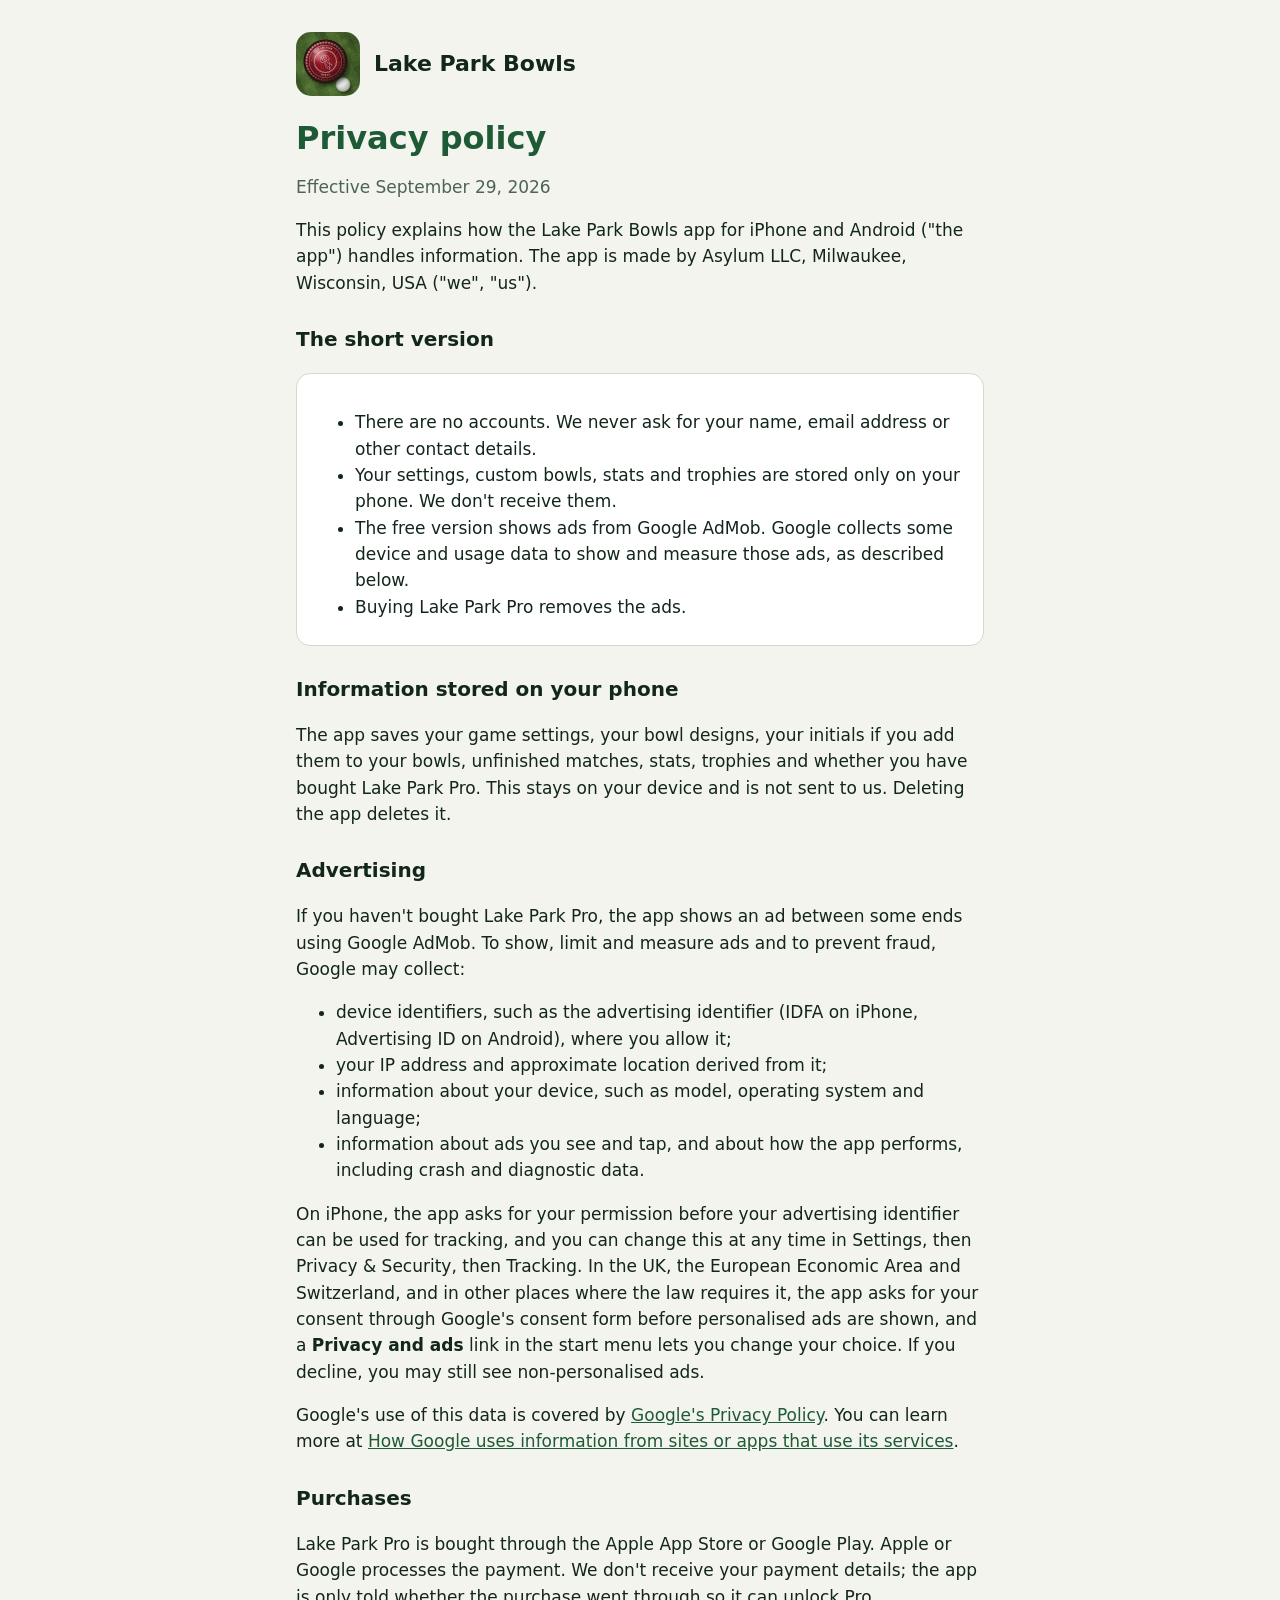
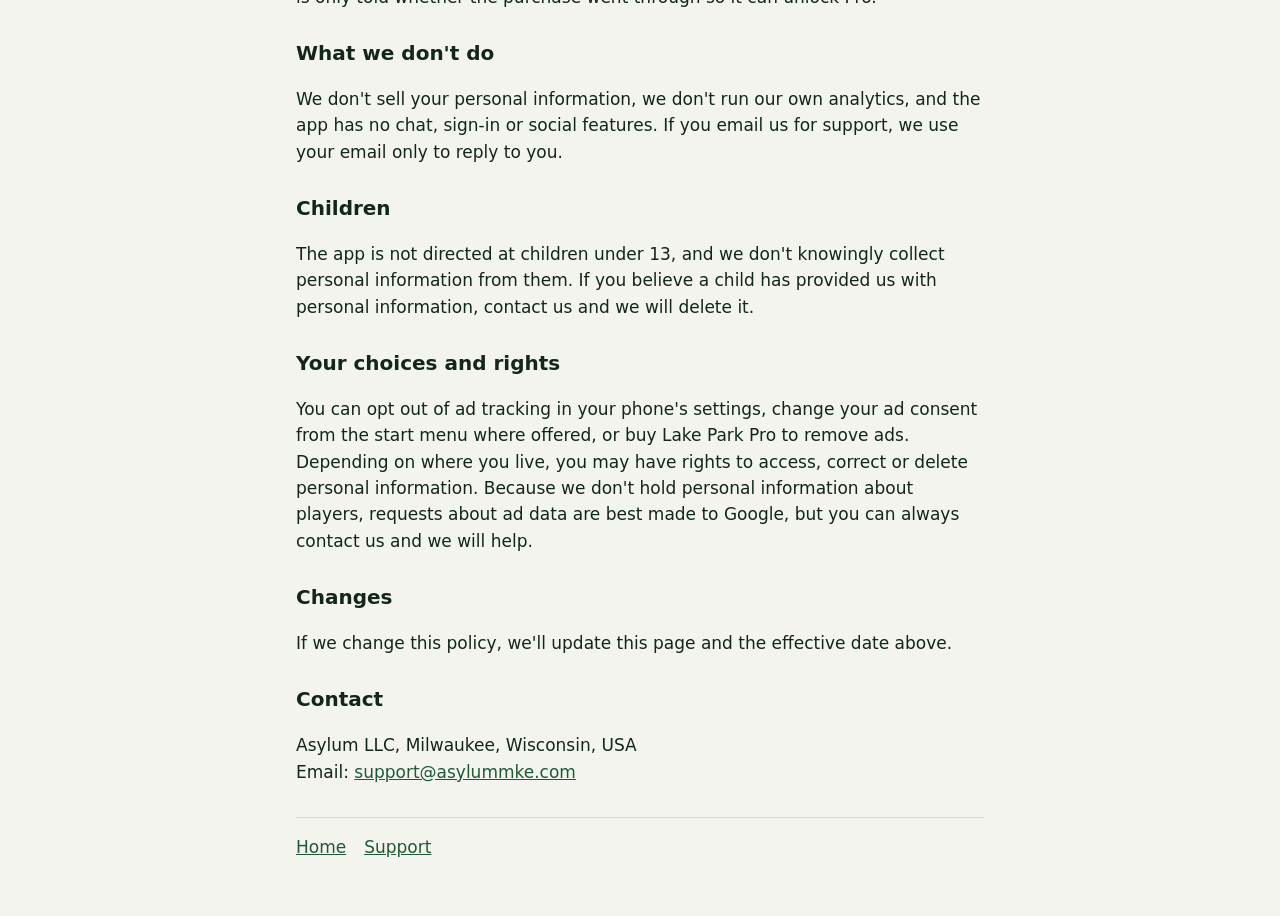
==== privacy/index.html @ 65890afd "Add home, support and privacy pages for Lake Park Bowls Co-Authored-By: Claude Opus 5.5 (1M context)" ====
<!doctype html>
<html lang="en"><head><meta charset="utf-8"><meta name="viewport" content="width=device-width,initial-scale=1">
<title>Privacy Policy · Lake Park Bowls</title><link rel="icon" href="../icon.png"><link rel="stylesheet" href="../style.css"></head>
<body><main>
<header><img src="../icon.png" alt=""><a href="../">Lake Park Bowls</a></header>
<h1>Privacy policy</h1>
<p class="soft">Effective September 29, 2026</p>
<p>This policy explains how the Lake Park Bowls app for iPhone and Android ("the app") handles information. The app is made by Asylum LLC, Milwaukee, Wisconsin, USA ("we", "us").</p>

<h2>The short version</h2>
<div class="card"><ul>
<li>There are no accounts. We never ask for your name, email address or other contact details.</li>
<li>Your settings, custom bowls, stats and trophies are stored only on your phone. We don't receive them.</li>
<li>The free version shows ads from Google AdMob. Google collects some device and usage data to show and measure those ads, as described below.</li>
<li>Buying Lake Park Pro removes the ads.</li>
</ul></div>

<h2>Information stored on your phone</h2>
<p>The app saves your game settings, your bowl designs, your initials if you add them to your bowls, unfinished matches, stats, trophies and whether you have bought Lake Park Pro. This stays on your device and is not sent to us. Deleting the app deletes it.</p>

<h2>Advertising</h2>
<p>If you haven't bought Lake Park Pro, the app shows an ad between some ends using Google AdMob. To show, limit and measure ads and to prevent fraud, Google may collect:</p>
<ul>
<li>device identifiers, such as the advertising identifier (IDFA on iPhone, Advertising ID on Android), where you allow it;</li>
<li>your IP address and approximate location derived from it;</li>
<li>information about your device, such as model, operating system and language;</li>
<li>information about ads you see and tap, and about how the app performs, including crash and diagnostic data.</li>
</ul>
<p>On iPhone, the app asks for your permission before your advertising identifier can be used for tracking, and you can change this at any time in Settings, then Privacy &amp; Security, then Tracking. In the UK, the European Economic Area and Switzerland, and in other places where the law requires it, the app asks for your consent through Google's consent form before personalised ads are shown, and a <strong>Privacy and ads</strong> link in the start menu lets you change your choice. If you decline, you may still see non-personalised ads.</p>
<p>Google's use of this data is covered by <a href="https://policies.google.com/privacy">Google's Privacy Policy</a>. You can learn more at <a href="https://policies.google.com/technologies/partner-sites">How Google uses information from sites or apps that use its services</a>.</p>

<h2>Purchases</h2>
<p>Lake Park Pro is bought through the Apple App Store or Google Play. Apple or Google processes the payment. We don't receive your payment details; the app is only told whether the purchase went through so it can unlock Pro.</p>

<h2>What we don't do</h2>
<p>We don't sell your personal information, we don't run our own analytics, and the app has no chat, sign-in or social features. If you email us for support, we use your email only to reply to you.</p>

<h2>Children</h2>
<p>The app is not directed at children under 13, and we don't knowingly collect personal information from them. If you believe a child has provided us with personal information, contact us and we will delete it.</p>

<h2>Your choices and rights</h2>
<p>You can opt out of ad tracking in your phone's settings, change your ad consent from the start menu where offered, or buy Lake Park Pro to remove ads. Depending on where you live, you may have rights to access, correct or delete personal information. Because we don't hold personal information about players, requests about ad data are best made to Google, but you can always contact us and we will help.</p>

<h2>Changes</h2>
<p>If we change this policy, we'll update this page and the effective date above.</p>

<h2>Contact</h2>
<p>Asylum LLC, Milwaukee, Wisconsin, USA<br>Email: <a href="mailto:support@asylummke.com">support@asylummke.com</a></p>

<nav><a href="../">Home</a><a href="../support/">Support</a></nav>
</main></body></html>
---- style.css ----
:root{--bg:#F3F4EE;--card:#FFFFFF;--fg:#13261A;--soft:#4D6356;--club:#1F5A36;--line:#D3D9CC}
@media (prefers-color-scheme:dark){:root{--bg:#0D2519;--card:#123322;--fg:#F3F4EE;--soft:#A9BDB0;--club:#7CC596;--line:#24503A}}
*{box-sizing:border-box}
body{margin:0;background:var(--bg);color:var(--fg);font:17px/1.55 system-ui,-apple-system,"Segoe UI",sans-serif}
main{max-width:720px;margin:0 auto;padding:32px 16px 56px}
header{display:flex;align-items:center;gap:14px;margin-bottom:24px}
header img{width:64px;height:64px;border-radius:15px}
header a{color:inherit;text-decoration:none;font-weight:700;font-size:22px}
h1{font-size:32px;line-height:1.15;margin:0 0 8px;color:var(--club)}
h2{font-size:20px;margin:28px 0 6px}
p,li{max-width:65ch}
a{color:var(--club)}
.soft{color:var(--soft)}
nav{display:flex;gap:18px;flex-wrap:wrap;margin-top:32px;padding-top:16px;border-top:1px solid var(--line)}
.card{background:var(--card);border:1px solid var(--line);border-radius:14px;padding:18px 18px 8px;margin:18px 0}
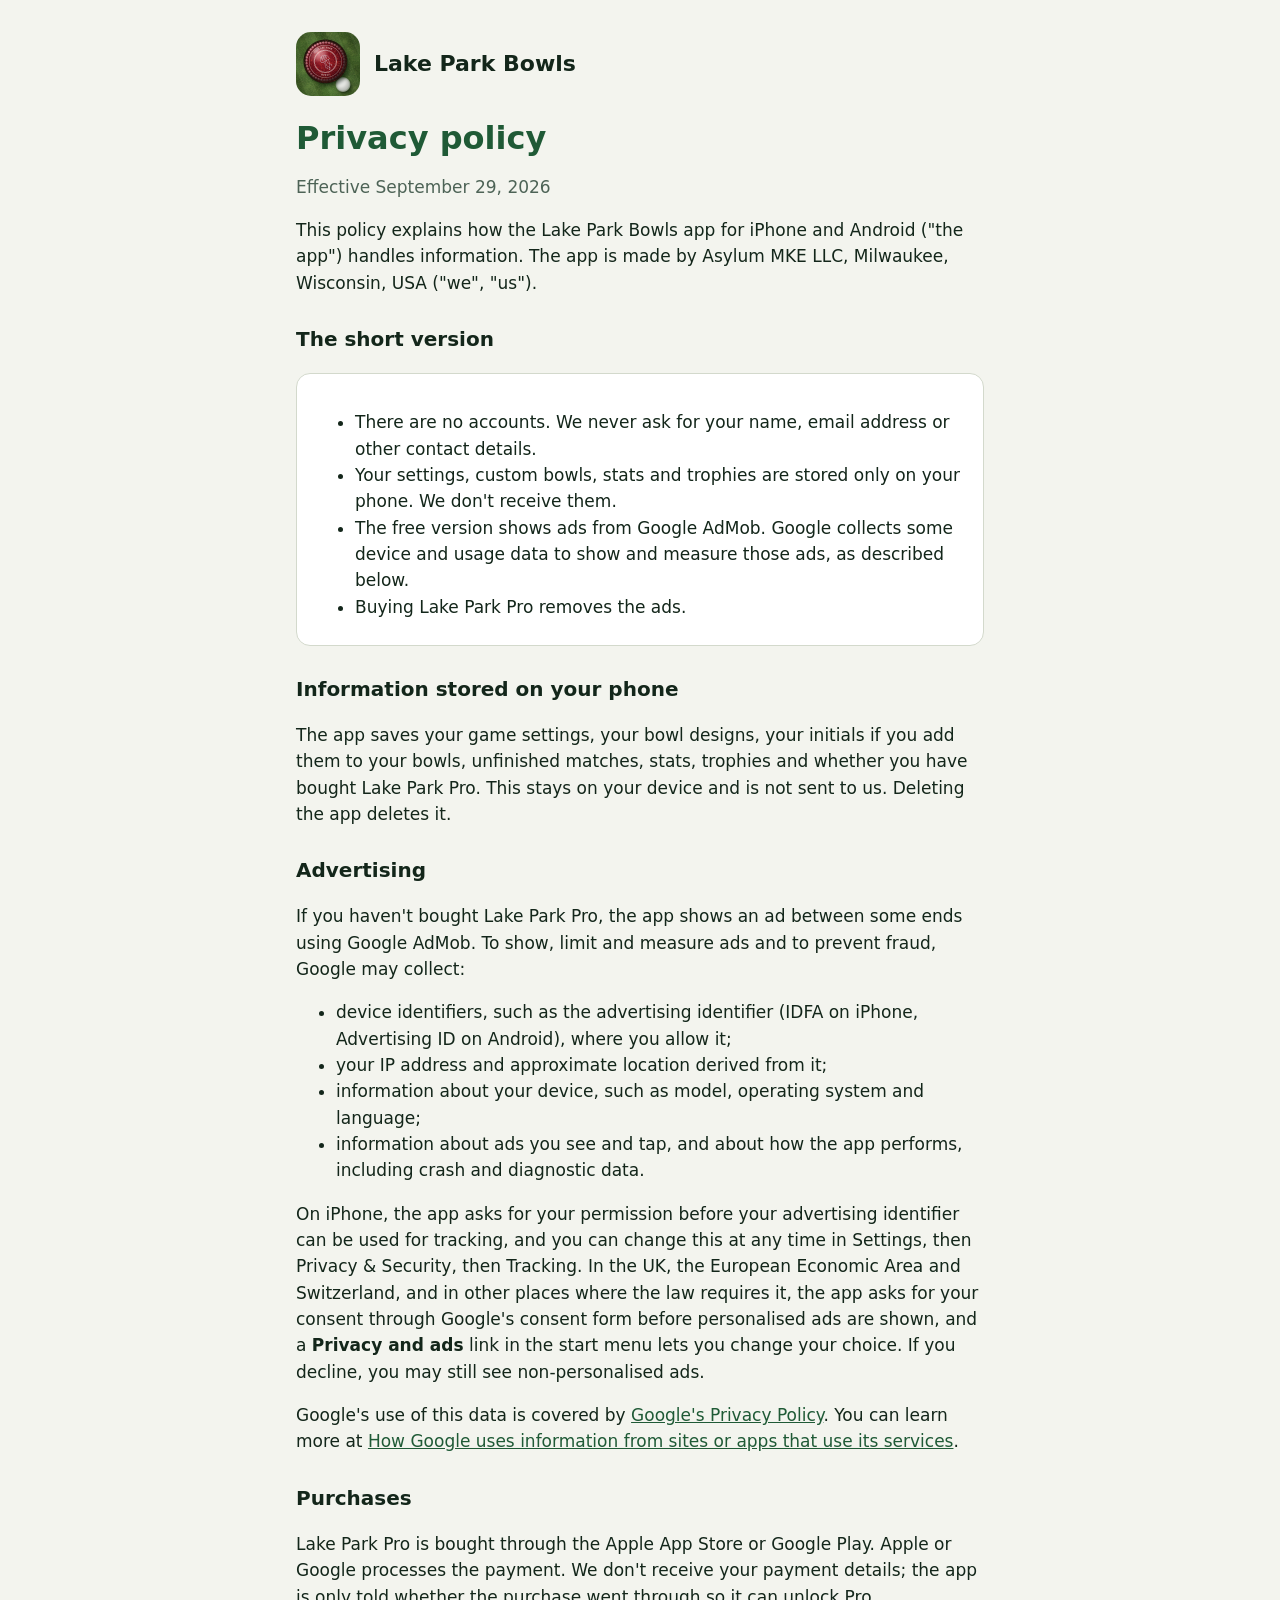
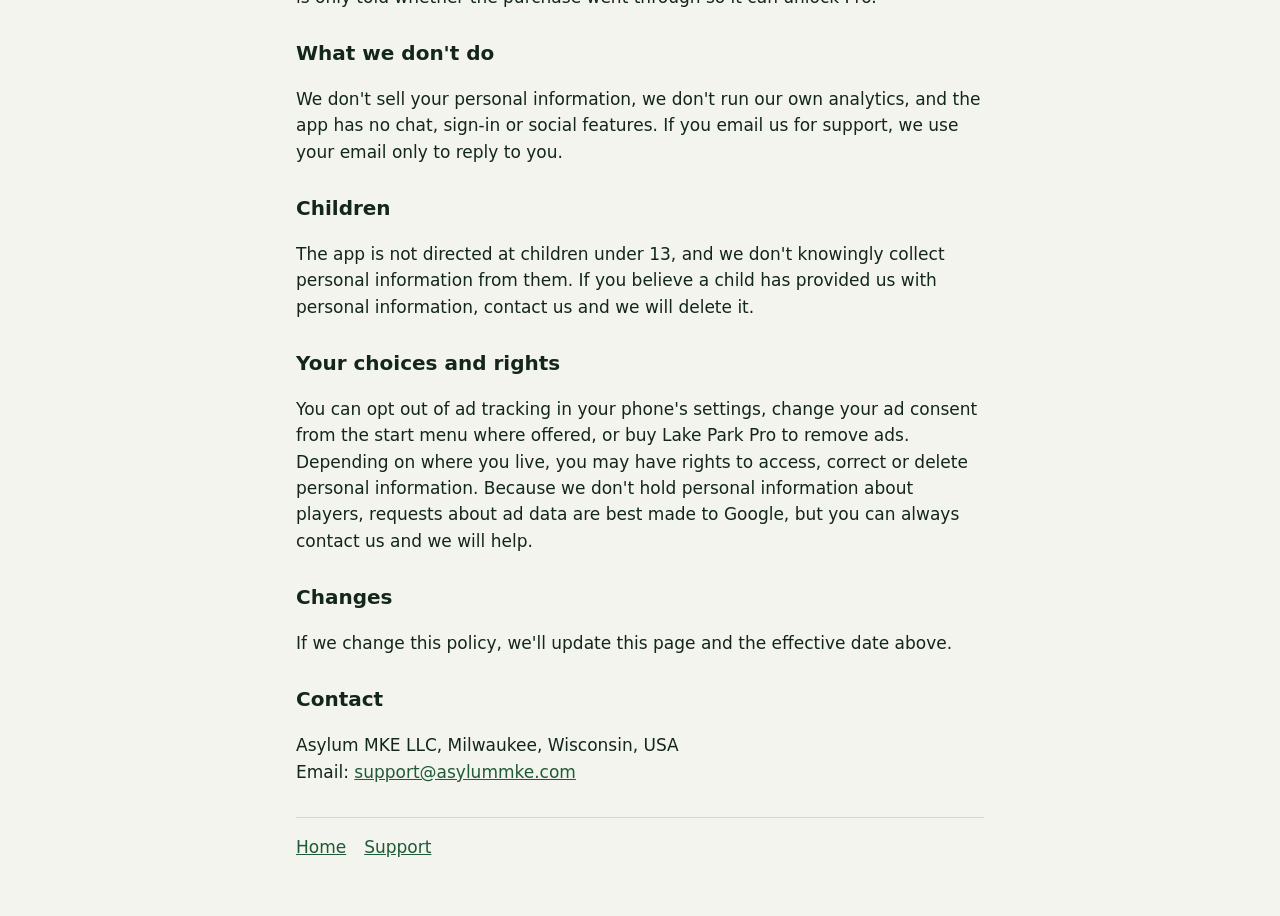
==== commit fd33e58c: "Use the LLC's full name, Asylum MKE LLC Co-Authored-By: Claude Opus 5.5 (1M context) <noreply@anthro" ====
--- a/privacy/index.html
+++ b/privacy/index.html
@@ -5,7 +5,7 @@
 <header><img src="../icon.png" alt=""><a href="../">Lake Park Bowls</a></header>
 <h1>Privacy policy</h1>
 <p class="soft">Effective September 29, 2026</p>
-<p>This policy explains how the Lake Park Bowls app for iPhone and Android ("the app") handles information. The app is made by Asylum LLC, Milwaukee, Wisconsin, USA ("we", "us").</p>
+<p>This policy explains how the Lake Park Bowls app for iPhone and Android ("the app") handles information. The app is made by Asylum MKE LLC, Milwaukee, Wisconsin, USA ("we", "us").</p>
 
 <h2>The short version</h2>
 <div class="card"><ul>
@@ -45,7 +45,7 @@
 <p>If we change this policy, we'll update this page and the effective date above.</p>
 
 <h2>Contact</h2>
-<p>Asylum LLC, Milwaukee, Wisconsin, USA<br>Email: <a href="mailto:support@asylummke.com">support@asylummke.com</a></p>
+<p>Asylum MKE LLC, Milwaukee, Wisconsin, USA<br>Email: <a href="mailto:support@asylummke.com">support@asylummke.com</a></p>
 
 <nav><a href="../">Home</a><a href="../support/">Support</a></nav>
 </main></body></html>
